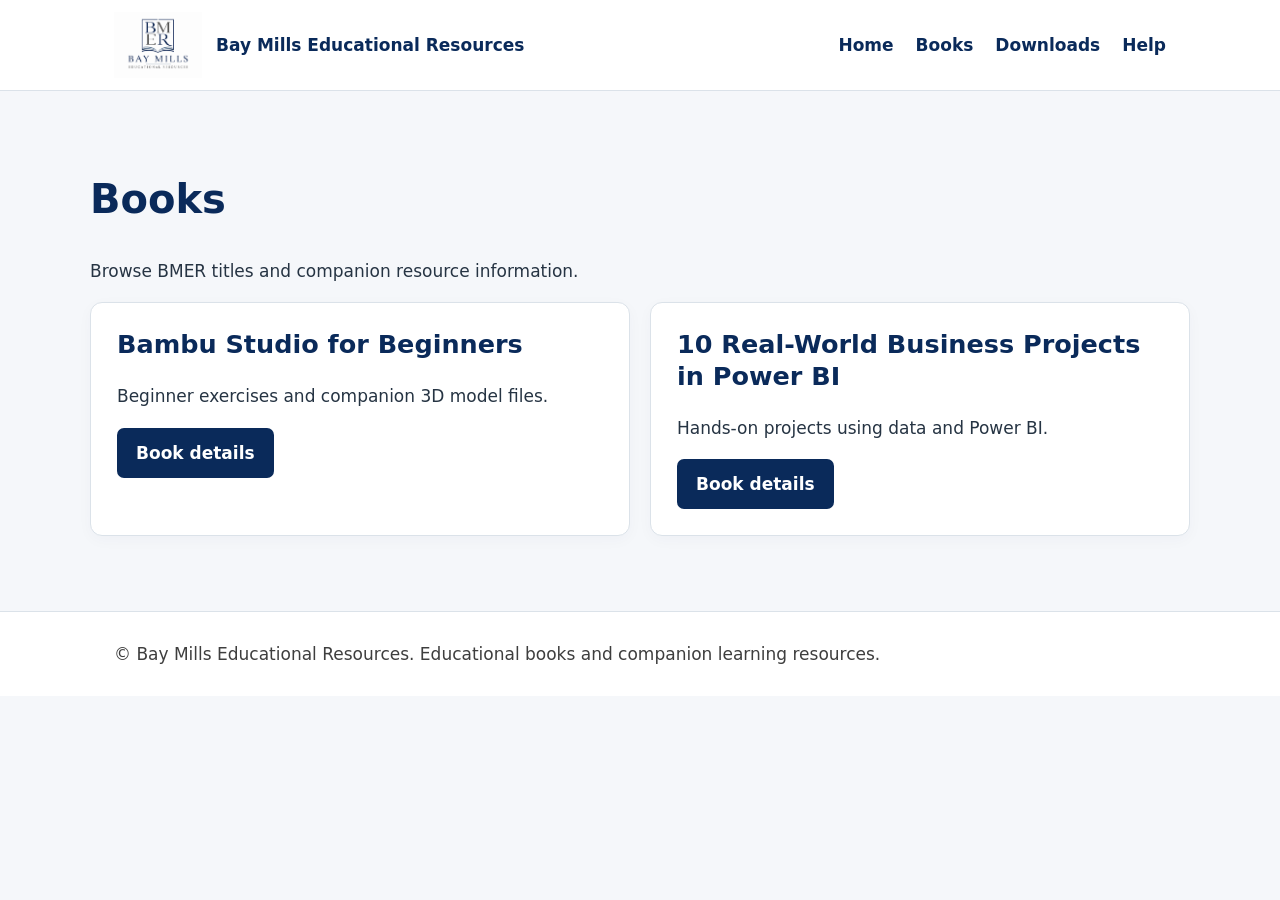
==== books/index.html @ b0f29390 "Publish initial BMER website" ====
<!doctype html><html lang="en"><head><meta charset="utf-8"><meta name="viewport" content="width=device-width,initial-scale=1"><meta name="description" content="BMER instructional book directory"><title>Books | Bay Mills Educational Resources</title><link rel="stylesheet" href="../assets/css/style.css"></head><body><header><div class="wrap top"><a class="brand" href="../index.html"><img src="../assets/images/BMER_Logo.png" alt="Bay Mills Educational Resources logo"><span>Bay Mills Educational Resources</span></a><nav aria-label="Main navigation"><a href="../index.html">Home</a><a href="../books/index.html">Books</a><a href="../downloads/index.html">Downloads</a><a href="../help/index.html">Help</a></nav></div></header><main><section class="wrap main"><h1>Books</h1><p>Browse BMER titles and companion resource information.</p><div class="grid"><article class="card"><h2>Bambu Studio for Beginners</h2><p>Beginner exercises and companion 3D model files.</p><a class="button" href="bambu-studio/index.html">Book details</a></article><article class="card"><h2>10 Real-World Business Projects in Power BI</h2><p>Hands-on projects using data and Power BI.</p><a class="button" href="power-bi/index.html">Book details</a></article></div></section></main><footer><div class="wrap"><p>© Bay Mills Educational Resources. Educational books and companion learning resources.</p></div></footer></body></html>
---- assets/css/style.css ----
*{box-sizing:border-box}body{margin:0;background:#f5f7fa;color:#263443;font:17px/1.65 system-ui,-apple-system,Segoe UI,sans-serif}a{color:#0A2A5A}a:focus-visible{outline:3px solid #8EA3B8;outline-offset:3px}.wrap{max-width:1100px;margin:auto;padding:0 24px}header{background:white;border-bottom:1px solid #dbe2e9}.top{display:flex;align-items:center;justify-content:space-between;gap:20px;padding-top:12px;padding-bottom:12px}.brand{display:flex;align-items:center;gap:14px;text-decoration:none;font-weight:750;color:#0A2A5A}.brand img{width:88px;height:66px;object-fit:contain}nav{display:flex;gap:22px;flex-wrap:wrap}nav a{text-decoration:none;font-weight:650}.hero{background:#0A2A5A;color:white;padding:68px 0}.hero h1{font-size:clamp(2rem,5vw,3.5rem);line-height:1.15;margin:0 0 16px}.hero p{max-width:720px;font-size:1.2rem}.hero a{color:white}.main{padding:50px 0 75px}h1,h2,h3{line-height:1.25;color:#0A2A5A}h1{font-size:2.5rem}.hero h1{color:white}.grid{display:grid;grid-template-columns:repeat(auto-fit,minmax(250px,1fr));gap:20px}.card{background:white;border:1px solid #dbe2e9;border-radius:12px;padding:26px;box-shadow:0 4px 15px #0a2a5a08}.card h2{margin-top:0}.button{display:inline-block;background:#0A2A5A;color:white;padding:11px 19px;border-radius:7px;text-decoration:none;font-weight:650}.notice{border-left:4px solid #8EA3B8;padding:16px 20px;background:#eaf0f5;border-radius:4px}footer{border-top:1px solid #dbe2e9;background:white;padding:28px 0;color:#3E3E3E}footer p{margin:0}.muted{color:#526273}@media(max-width:680px){.top{align-items:flex-start;flex-direction:column}nav{gap:16px}.hero{padding:45px 0}.brand img{width:70px;height:53px}}
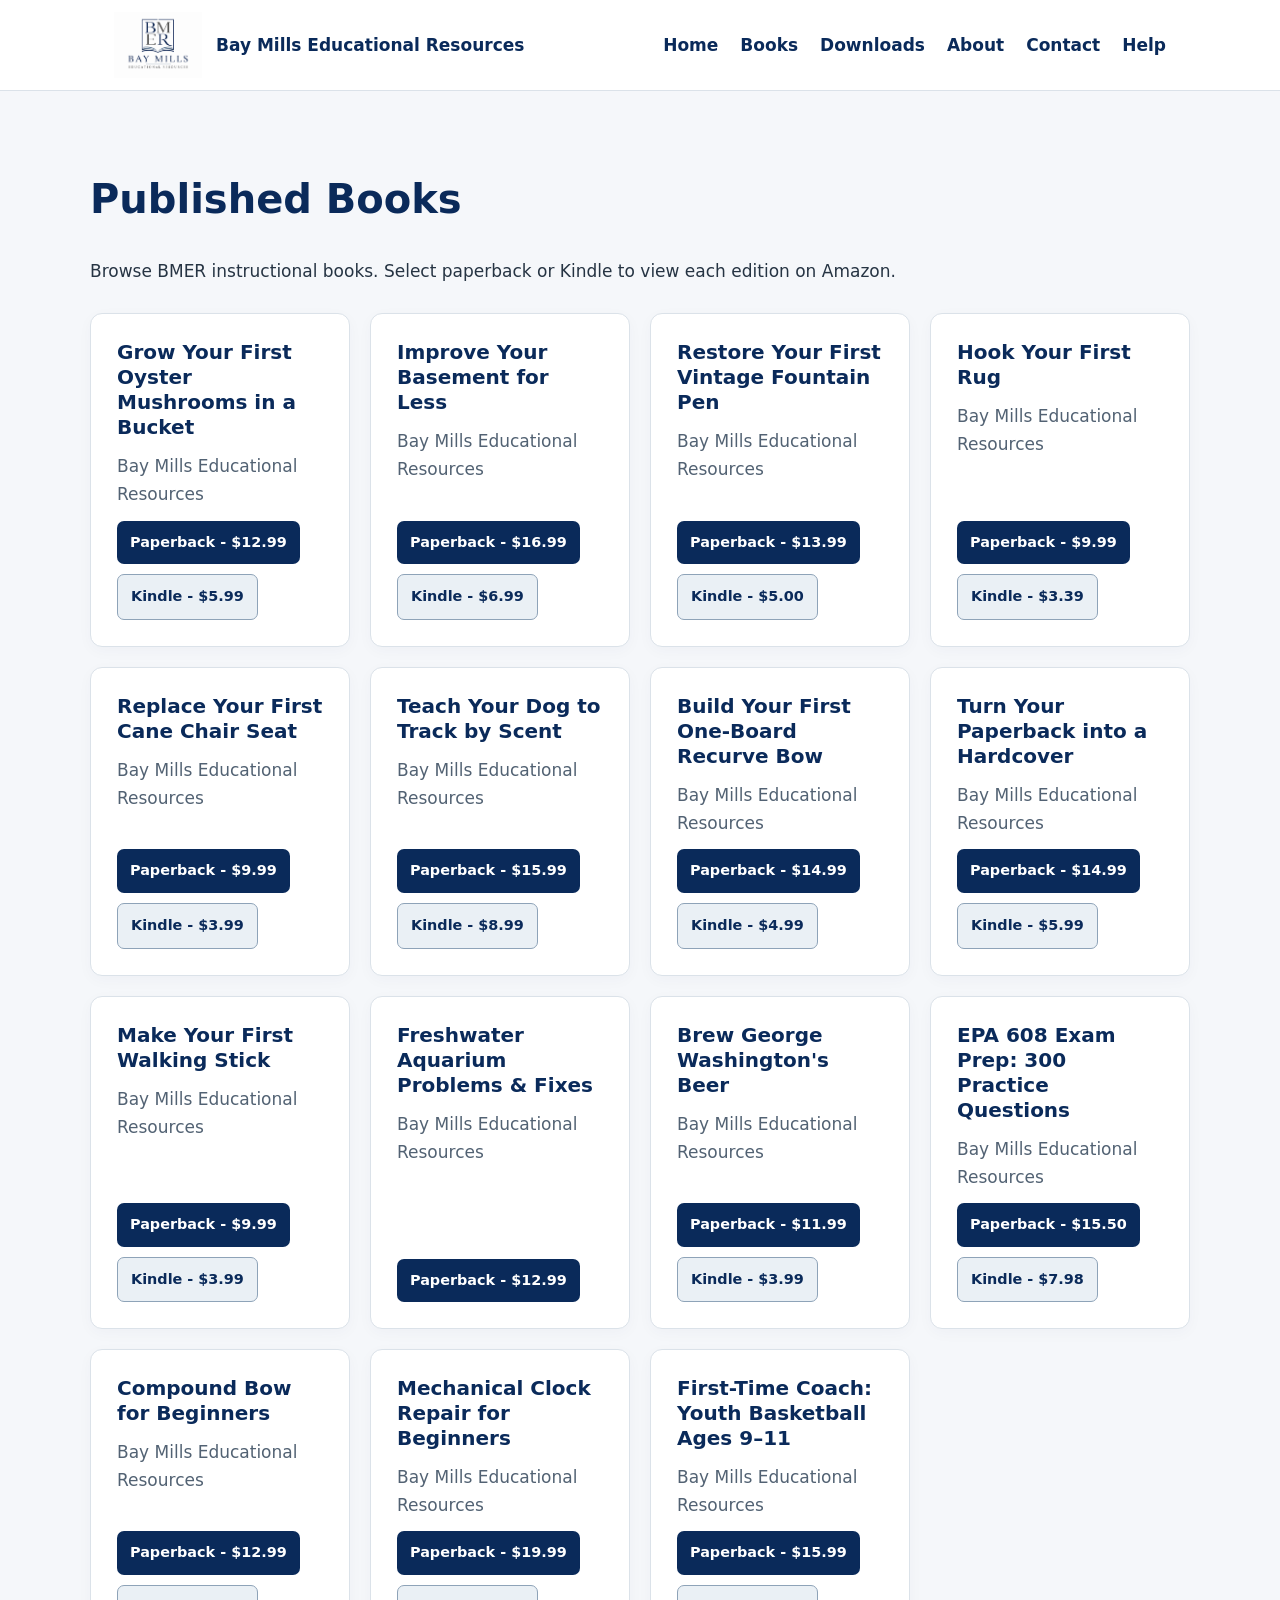
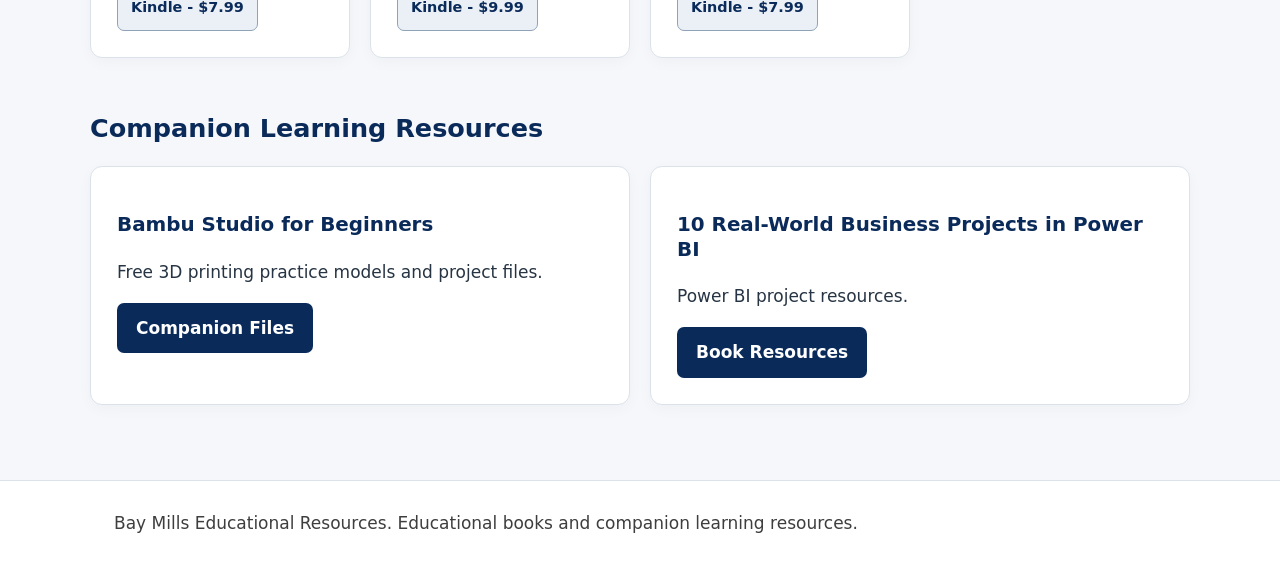
==== commit 453f021f: "Add BMER book catalog, About and Contact pages" ====
--- a/books/index.html
+++ b/books/index.html
@@ -1 +1,171 @@
-<!doctype html><html lang="en"><head><meta charset="utf-8"><meta name="viewport" content="width=device-width,initial-scale=1"><meta name="description" content="BMER instructional book directory"><title>Books | Bay Mills Educational Resources</title><link rel="stylesheet" href="../assets/css/style.css"></head><body><header><div class="wrap top"><a class="brand" href="../index.html"><img src="../assets/images/BMER_Logo.png" alt="Bay Mills Educational Resources logo"><span>Bay Mills Educational Resources</span></a><nav aria-label="Main navigation"><a href="../index.html">Home</a><a href="../books/index.html">Books</a><a href="../downloads/index.html">Downloads</a><a href="../help/index.html">Help</a></nav></div></header><main><section class="wrap main"><h1>Books</h1><p>Browse BMER titles and companion resource information.</p><div class="grid"><article class="card"><h2>Bambu Studio for Beginners</h2><p>Beginner exercises and companion 3D model files.</p><a class="button" href="bambu-studio/index.html">Book details</a></article><article class="card"><h2>10 Real-World Business Projects in Power BI</h2><p>Hands-on projects using data and Power BI.</p><a class="button" href="power-bi/index.html">Book details</a></article></div></section></main><footer><div class="wrap"><p>© Bay Mills Educational Resources. Educational books and companion learning resources.</p></div></footer></body></html>+<!doctype html>
+<html lang="en">
+<head>
+<meta charset="utf-8">
+<meta name="viewport" content="width=device-width,initial-scale=1">
+<meta name="description" content="Published books from Bay Mills Educational Resources.">
+<title>Books | Bay Mills Educational Resources</title>
+<link rel="stylesheet" href="../assets/css/style.css">
+</head>
+<body>
+<header>
+<div class="wrap top">
+<a class="brand" href="../index.html">
+<img src="../assets/images/BMER_Logo.png" alt="Bay Mills Educational Resources logo">
+<span>Bay Mills Educational Resources</span>
+</a>
+<nav aria-label="Main navigation">
+<a href="../index.html">Home</a>
+<a href="../books/index.html">Books</a>
+<a href="../downloads/index.html">Downloads</a>
+<a href="../about/index.html">About</a><a href="../contact/index.html">Contact</a><a href="../help/index.html">Help</a>
+</nav>
+</div>
+</header>
+<main>
+<section class="wrap main">
+<h1>Published Books</h1>
+<p>Browse BMER instructional books. Select paperback or Kindle to view each edition on Amazon.</p>
+<div class="grid catalog-grid">
+<article class="card catalog-card">
+<h2>Grow Your First Oyster Mushrooms in a Bucket</h2>
+<p class="muted">Bay Mills Educational Resources</p>
+<div class="catalog-actions">
+<a class="button" href="https://www.amazon.com/dp/B0HS16T1Q3" target="_blank" rel="noopener noreferrer">Paperback - $12.99</a>
+<a class="button secondary" href="https://www.amazon.com/dp/B0HRVG8NF9" target="_blank" rel="noopener noreferrer">Kindle - $5.99</a>
+</div>
+</article>
+<article class="card catalog-card">
+<h2>Improve Your Basement for Less</h2>
+<p class="muted">Bay Mills Educational Resources</p>
+<div class="catalog-actions">
+<a class="button" href="https://www.amazon.com/dp/B0HRW4QD3C" target="_blank" rel="noopener noreferrer">Paperback - $16.99</a>
+<a class="button secondary" href="https://www.amazon.com/dp/B0HRVPJ4Y9" target="_blank" rel="noopener noreferrer">Kindle - $6.99</a>
+</div>
+</article>
+<article class="card catalog-card">
+<h2>Restore Your First Vintage Fountain Pen</h2>
+<p class="muted">Bay Mills Educational Resources</p>
+<div class="catalog-actions">
+<a class="button" href="https://www.amazon.com/dp/B0HR66VDJH" target="_blank" rel="noopener noreferrer">Paperback - $13.99</a>
+<a class="button secondary" href="https://www.amazon.com/dp/B0HR66JDNL" target="_blank" rel="noopener noreferrer">Kindle - $5.00</a>
+</div>
+</article>
+<article class="card catalog-card">
+<h2>Hook Your First Rug</h2>
+<p class="muted">Bay Mills Educational Resources</p>
+<div class="catalog-actions">
+<a class="button" href="https://www.amazon.com/dp/B0HR37CQ8J" target="_blank" rel="noopener noreferrer">Paperback - $9.99</a>
+<a class="button secondary" href="https://www.amazon.com/dp/B0HQZR52WT" target="_blank" rel="noopener noreferrer">Kindle - $3.39</a>
+</div>
+</article>
+<article class="card catalog-card">
+<h2>Replace Your First Cane Chair Seat</h2>
+<p class="muted">Bay Mills Educational Resources</p>
+<div class="catalog-actions">
+<a class="button" href="https://www.amazon.com/dp/B0HQJWZXN9" target="_blank" rel="noopener noreferrer">Paperback - $9.99</a>
+<a class="button secondary" href="https://www.amazon.com/dp/B0HQ55WZJ2" target="_blank" rel="noopener noreferrer">Kindle - $3.99</a>
+</div>
+</article>
+<article class="card catalog-card">
+<h2>Teach Your Dog to Track by Scent</h2>
+<p class="muted">Bay Mills Educational Resources</p>
+<div class="catalog-actions">
+<a class="button" href="https://www.amazon.com/dp/B0HQ4X3BD2" target="_blank" rel="noopener noreferrer">Paperback - $15.99</a>
+<a class="button secondary" href="https://www.amazon.com/dp/B0HQ51K969" target="_blank" rel="noopener noreferrer">Kindle - $8.99</a>
+</div>
+</article>
+<article class="card catalog-card">
+<h2>Build Your First One-Board Recurve Bow</h2>
+<p class="muted">Bay Mills Educational Resources</p>
+<div class="catalog-actions">
+<a class="button" href="https://www.amazon.com/dp/B0HPCSZ12V" target="_blank" rel="noopener noreferrer">Paperback - $14.99</a>
+<a class="button secondary" href="https://www.amazon.com/dp/B0HPD6MD39" target="_blank" rel="noopener noreferrer">Kindle - $4.99</a>
+</div>
+</article>
+<article class="card catalog-card">
+<h2>Turn Your Paperback into a Hardcover</h2>
+<p class="muted">Bay Mills Educational Resources</p>
+<div class="catalog-actions">
+<a class="button" href="https://www.amazon.com/dp/B0HPBNDC3G" target="_blank" rel="noopener noreferrer">Paperback - $14.99</a>
+<a class="button secondary" href="https://www.amazon.com/dp/B0HPBR59C4" target="_blank" rel="noopener noreferrer">Kindle - $5.99</a>
+</div>
+</article>
+<article class="card catalog-card">
+<h2>Make Your First Walking Stick</h2>
+<p class="muted">Bay Mills Educational Resources</p>
+<div class="catalog-actions">
+<a class="button" href="https://www.amazon.com/dp/B0HNWCYK33" target="_blank" rel="noopener noreferrer">Paperback - $9.99</a>
+<a class="button secondary" href="https://www.amazon.com/dp/B0HNPML51B" target="_blank" rel="noopener noreferrer">Kindle - $3.99</a>
+</div>
+</article>
+<article class="card catalog-card">
+<h2>Freshwater Aquarium Problems &amp; Fixes</h2>
+<p class="muted">Bay Mills Educational Resources</p>
+<div class="catalog-actions">
+<a class="button" href="https://www.amazon.com/dp/B0HNFD7B4R" target="_blank" rel="noopener noreferrer">Paperback - $12.99</a>
+</div>
+</article>
+<article class="card catalog-card">
+<h2>Brew George Washington&#39;s Beer</h2>
+<p class="muted">Bay Mills Educational Resources</p>
+<div class="catalog-actions">
+<a class="button" href="https://www.amazon.com/dp/B0HMY2XHL2" target="_blank" rel="noopener noreferrer">Paperback - $11.99</a>
+<a class="button secondary" href="https://www.amazon.com/dp/B0HMYR8V37" target="_blank" rel="noopener noreferrer">Kindle - $3.99</a>
+</div>
+</article>
+<article class="card catalog-card">
+<h2>EPA 608 Exam Prep: 300 Practice Questions</h2>
+<p class="muted">Bay Mills Educational Resources</p>
+<div class="catalog-actions">
+<a class="button" href="https://www.amazon.com/dp/B0HMFMVN9L" target="_blank" rel="noopener noreferrer">Paperback - $15.50</a>
+<a class="button secondary" href="https://www.amazon.com/dp/B0HMBXW0P1" target="_blank" rel="noopener noreferrer">Kindle - $7.98</a>
+</div>
+</article>
+<article class="card catalog-card">
+<h2>Compound Bow for Beginners</h2>
+<p class="muted">Bay Mills Educational Resources</p>
+<div class="catalog-actions">
+<a class="button" href="https://www.amazon.com/dp/B0HLG3GXWY" target="_blank" rel="noopener noreferrer">Paperback - $12.99</a>
+<a class="button secondary" href="https://www.amazon.com/dp/B0HLJ581M7" target="_blank" rel="noopener noreferrer">Kindle - $7.99</a>
+</div>
+</article>
+<article class="card catalog-card">
+<h2>Mechanical Clock Repair for Beginners</h2>
+<p class="muted">Bay Mills Educational Resources</p>
+<div class="catalog-actions">
+<a class="button" href="https://www.amazon.com/dp/B0HHTNLDRP" target="_blank" rel="noopener noreferrer">Paperback - $19.99</a>
+<a class="button secondary" href="https://www.amazon.com/dp/B0HHVHTSKS" target="_blank" rel="noopener noreferrer">Kindle - $9.99</a>
+</div>
+</article>
+<article class="card catalog-card">
+<h2>First-Time Coach: Youth Basketball Ages 9–11</h2>
+<p class="muted">Bay Mills Educational Resources</p>
+<div class="catalog-actions">
+<a class="button" href="https://www.amazon.com/dp/B0HKLTY8LL" target="_blank" rel="noopener noreferrer">Paperback - $15.99</a>
+<a class="button secondary" href="https://www.amazon.com/dp/B0HKTRV28X" target="_blank" rel="noopener noreferrer">Kindle - $7.99</a>
+</div>
+</article>
+</div>
+<h2>Companion Learning Resources</h2>
+<div class="grid">
+<article class="card">
+<h3>Bambu Studio for Beginners</h3>
+<p>Free 3D printing practice models and project files.</p>
+<a class="button" href="bambu-studio/index.html">Companion Files</a>
+</article>
+<article class="card">
+<h3>10 Real-World Business Projects in Power BI</h3>
+<p>Power BI project resources.</p>
+<a class="button" href="power-bi/index.html">Book Resources</a>
+</article>
+</div>
+</section>
+</main>
+<footer>
+<div class="wrap">
+<p>Bay Mills Educational Resources. Educational books and companion learning resources.</p>
+</div>
+</footer>
+</body>
+</html>
--- a/assets/css/style.css
+++ b/assets/css/style.css
@@ -1 +1,52 @@
-*{box-sizing:border-box}body{margin:0;background:#f5f7fa;color:#263443;font:17px/1.65 system-ui,-apple-system,Segoe UI,sans-serif}a{color:#0A2A5A}a:focus-visible{outline:3px solid #8EA3B8;outline-offset:3px}.wrap{max-width:1100px;margin:auto;padding:0 24px}header{background:white;border-bottom:1px solid #dbe2e9}.top{display:flex;align-items:center;justify-content:space-between;gap:20px;padding-top:12px;padding-bottom:12px}.brand{display:flex;align-items:center;gap:14px;text-decoration:none;font-weight:750;color:#0A2A5A}.brand img{width:88px;height:66px;object-fit:contain}nav{display:flex;gap:22px;flex-wrap:wrap}nav a{text-decoration:none;font-weight:650}.hero{background:#0A2A5A;color:white;padding:68px 0}.hero h1{font-size:clamp(2rem,5vw,3.5rem);line-height:1.15;margin:0 0 16px}.hero p{max-width:720px;font-size:1.2rem}.hero a{color:white}.main{padding:50px 0 75px}h1,h2,h3{line-height:1.25;color:#0A2A5A}h1{font-size:2.5rem}.hero h1{color:white}.grid{display:grid;grid-template-columns:repeat(auto-fit,minmax(250px,1fr));gap:20px}.card{background:white;border:1px solid #dbe2e9;border-radius:12px;padding:26px;box-shadow:0 4px 15px #0a2a5a08}.card h2{margin-top:0}.button{display:inline-block;background:#0A2A5A;color:white;padding:11px 19px;border-radius:7px;text-decoration:none;font-weight:650}.notice{border-left:4px solid #8EA3B8;padding:16px 20px;background:#eaf0f5;border-radius:4px}footer{border-top:1px solid #dbe2e9;background:white;padding:28px 0;color:#3E3E3E}footer p{margin:0}.muted{color:#526273}@media(max-width:680px){.top{align-items:flex-start;flex-direction:column}nav{gap:16px}.hero{padding:45px 0}.brand img{width:70px;height:53px}}+*{box-sizing:border-box}body{margin:0;background:#f5f7fa;color:#263443;font:17px/1.65 system-ui,-apple-system,Segoe UI,sans-serif}a{color:#0A2A5A}a:focus-visible{outline:3px solid #8EA3B8;outline-offset:3px}.wrap{max-width:1100px;margin:auto;padding:0 24px}header{background:white;border-bottom:1px solid #dbe2e9}.top{display:flex;align-items:center;justify-content:space-between;gap:20px;padding-top:12px;padding-bottom:12px}.brand{display:flex;align-items:center;gap:14px;text-decoration:none;font-weight:750;color:#0A2A5A}.brand img{width:88px;height:66px;object-fit:contain}nav{display:flex;gap:22px;flex-wrap:wrap}nav a{text-decoration:none;font-weight:650}.hero{background:#0A2A5A;color:white;padding:68px 0}.hero h1{font-size:clamp(2rem,5vw,3.5rem);line-height:1.15;margin:0 0 16px}.hero p{max-width:720px;font-size:1.2rem}.hero a{color:white}.main{padding:50px 0 75px}h1,h2,h3{line-height:1.25;color:#0A2A5A}h1{font-size:2.5rem}.hero h1{color:white}.grid{display:grid;grid-template-columns:repeat(auto-fit,minmax(250px,1fr));gap:20px}.card{background:white;border:1px solid #dbe2e9;border-radius:12px;padding:26px;box-shadow:0 4px 15px #0a2a5a08}.card h2{margin-top:0}.button{display:inline-block;background:#0A2A5A;color:white;padding:11px 19px;border-radius:7px;text-decoration:none;font-weight:650}.notice{border-left:4px solid #8EA3B8;padding:16px 20px;background:#eaf0f5;border-radius:4px}footer{border-top:1px solid #dbe2e9;background:white;padding:28px 0;color:#3E3E3E}footer p{margin:0}.muted{color:#526273}@media(max-width:680px){.top{align-items:flex-start;flex-direction:column}nav{gap:16px}.hero{padding:45px 0}.brand img{width:70px;height:53px}}
+.catalog-card{display:flex;flex-direction:column;gap:12px}
+.catalog-card h2{font-size:1.25rem;margin:0}
+.catalog-card .muted{margin:0}
+.catalog-actions{display:flex;flex-wrap:wrap;gap:10px;margin-top:auto}
+.catalog-actions .button{font-size:.9rem;padding:10px 13px}
+.button.secondary{background:#eaf0f5;color:#0A2A5A;border:1px solid #8EA3B8}
+.catalog-grid{margin:28px 0 55px}
+.content-page{max-width:800px}
+.content-page .lead{font-size:1.2rem;color:#3E3E3E}
+.content-page h2{margin-top:35px}
+.content-page .button{margin:5px 8px 5px 0}
+
+.contact-form{
+display:flex;
+flex-direction:column;
+gap:10px;
+max-width:650px;
+background:white;
+border:1px solid #dbe2e9;
+border-radius:12px;
+padding:28px;
+margin:25px 0;
+}
+.contact-form label{
+font-weight:650;
+color:#0A2A5A;
+margin-top:8px;
+}
+.contact-form input,
+.contact-form select,
+.contact-form textarea{
+width:100%;
+font:inherit;
+color:#263443;
+padding:12px;
+border:1px solid #aab7c4;
+border-radius:6px;
+background:white;
+}
+.contact-form input:focus-visible,
+.contact-form select:focus-visible,
+.contact-form textarea:focus-visible{
+outline:3px solid #8EA3B8;
+outline-offset:2px;
+}
+.contact-form textarea{resize:vertical}
+.contact-form button{border:0;cursor:pointer;align-self:flex-start}
+.contact-form .muted{font-size:.9rem}
+@media(max-width:680px){
+.contact-form{padding:18px}
+}
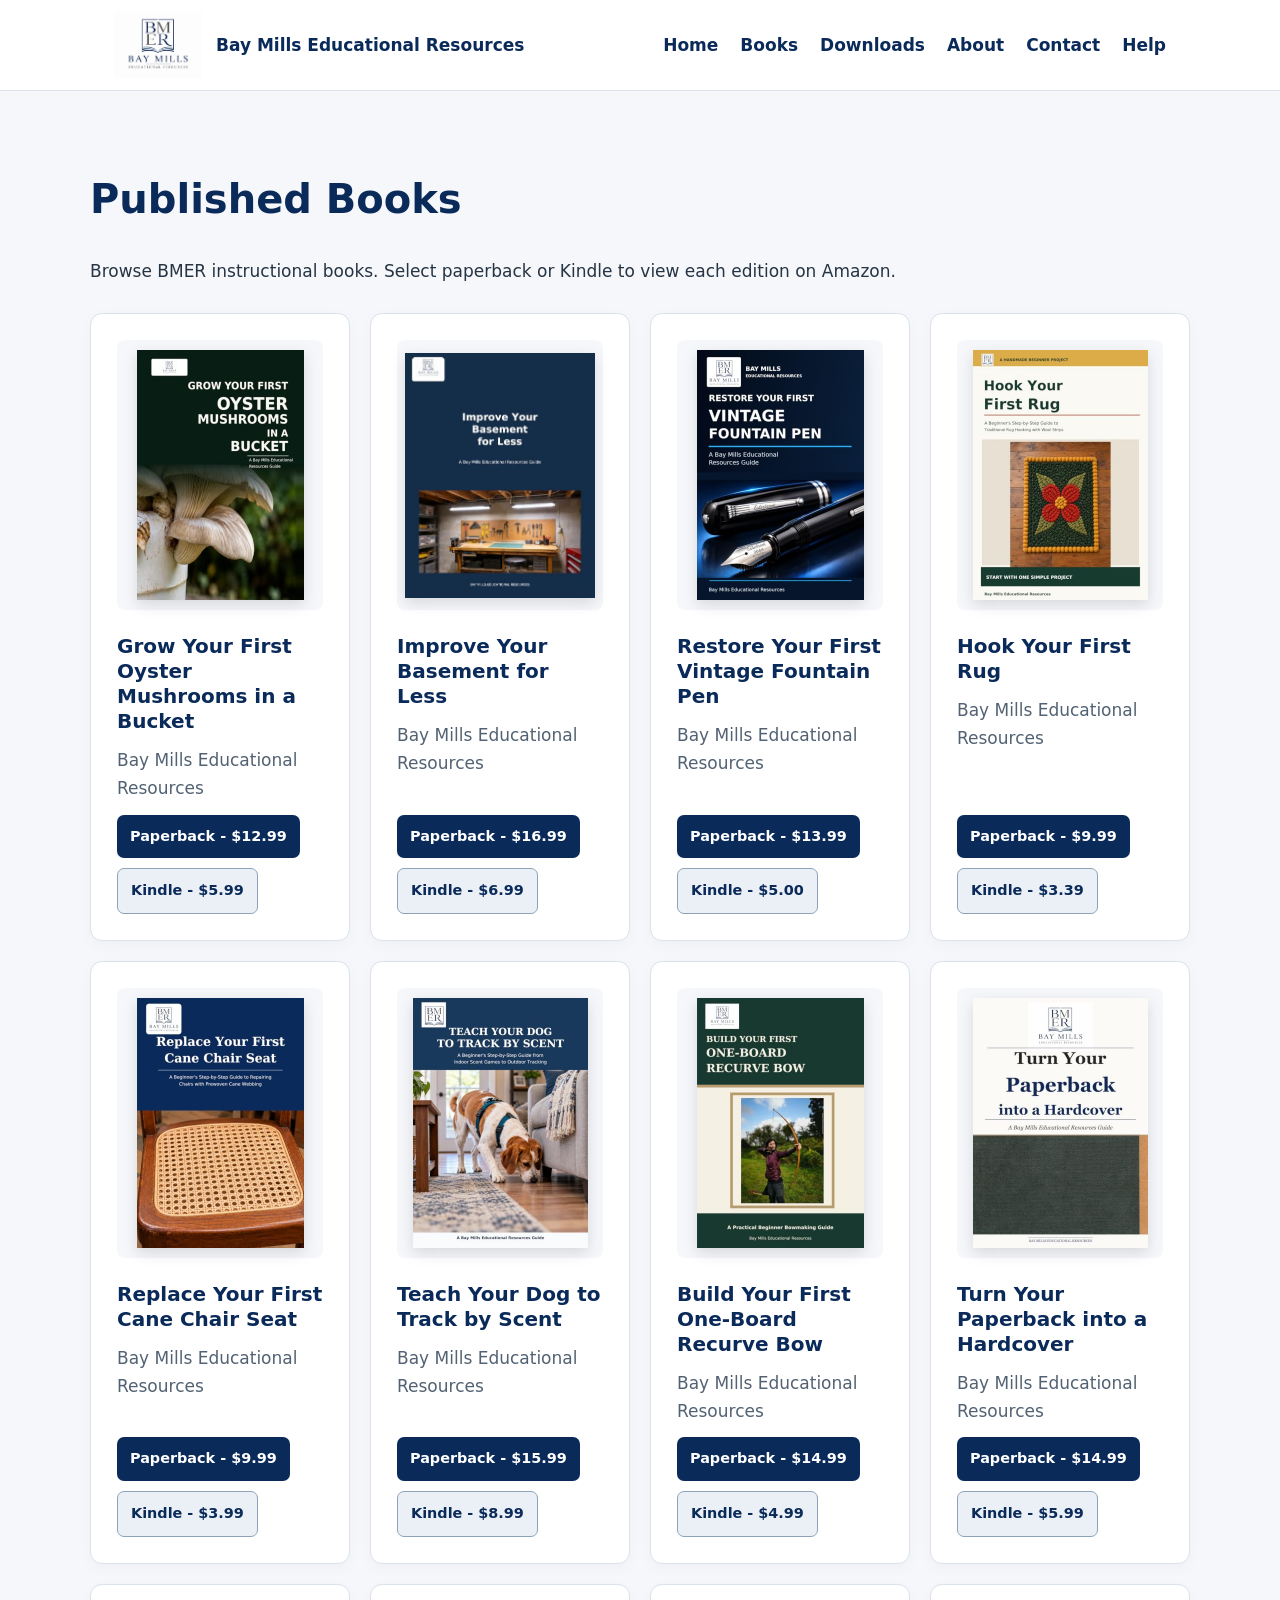
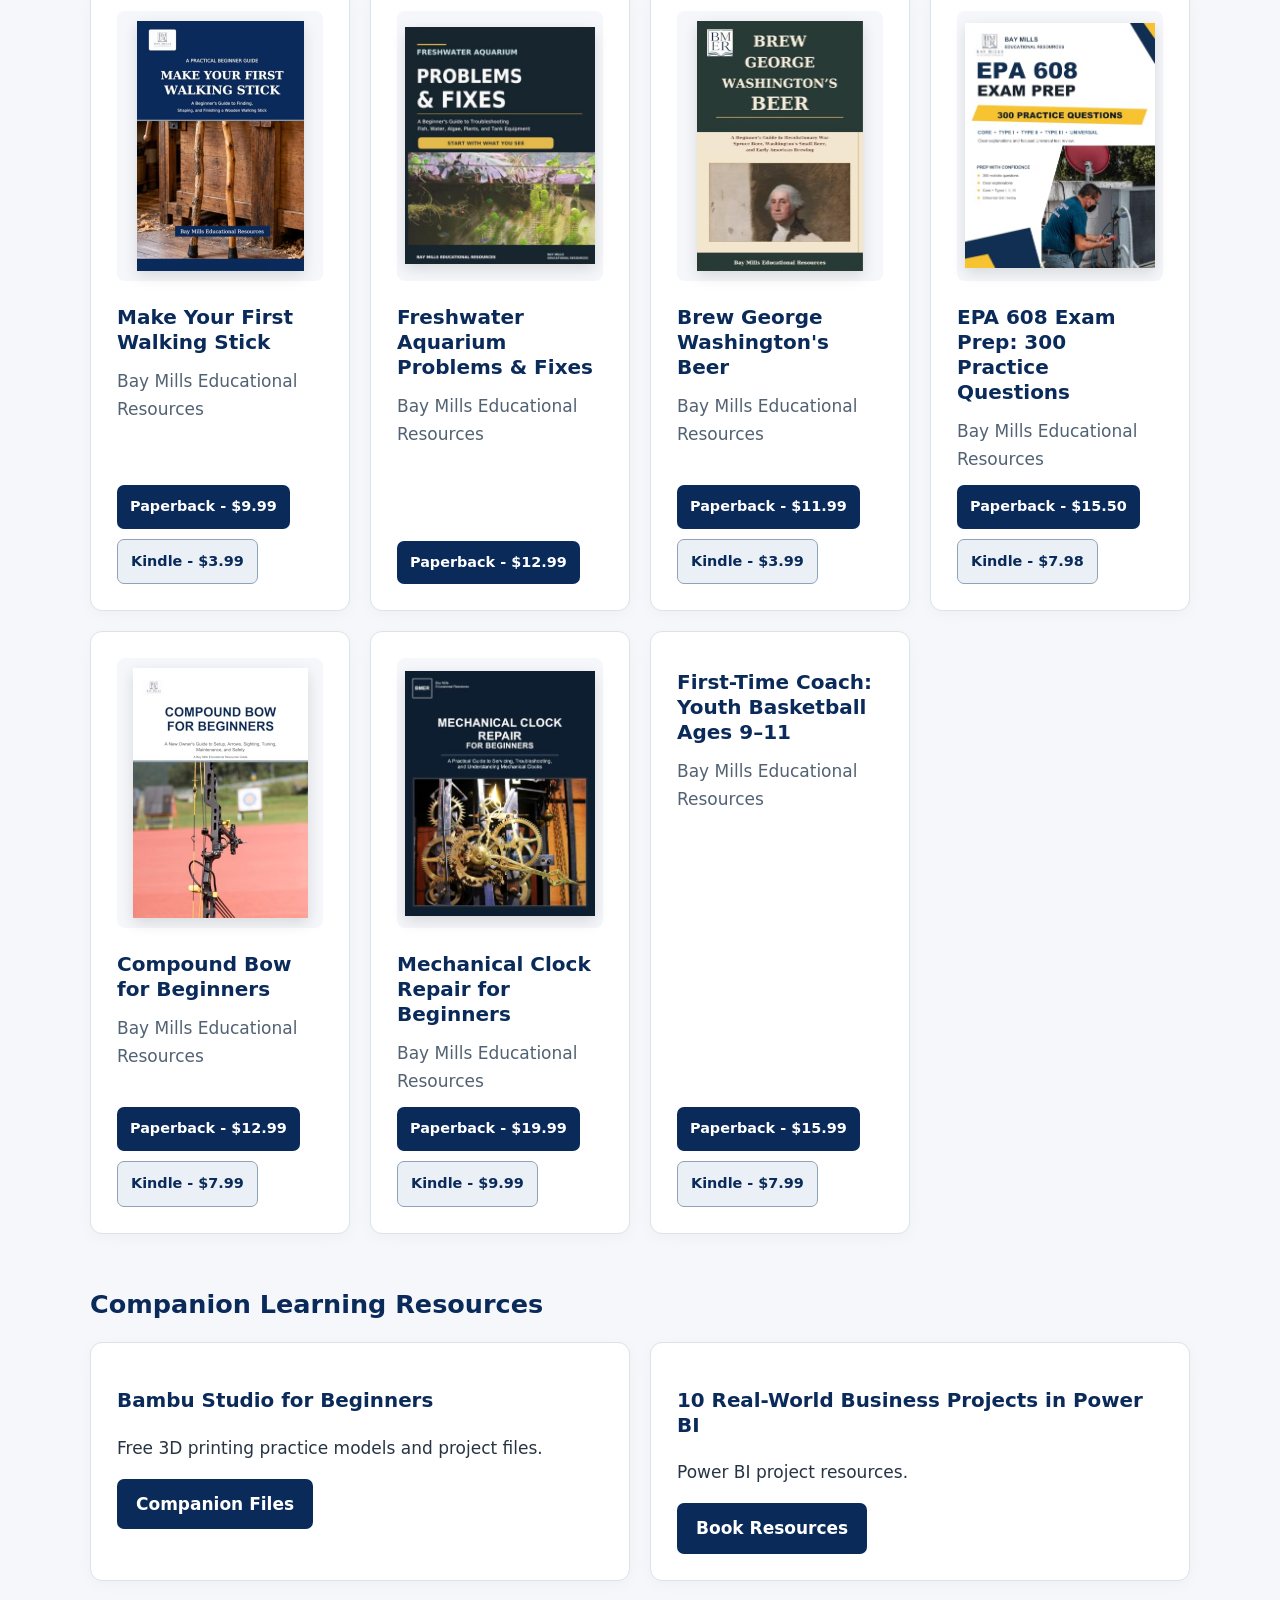
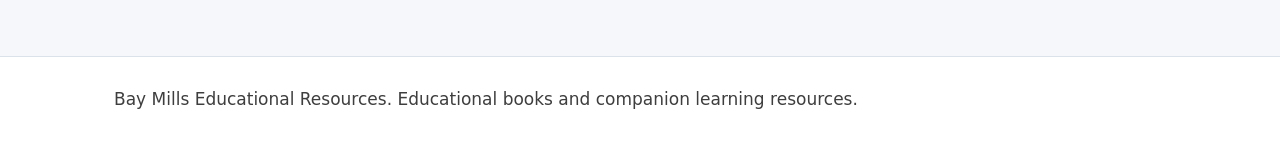
==== commit 7f35341b: "Add 14 verified book covers to BMER catalog" ====
--- a/books/index.html
+++ b/books/index.html
@@ -28,6 +28,12 @@
 <p>Browse BMER instructional books. Select paperback or Kindle to view each edition on Amazon.</p>
 <div class="grid catalog-grid">
 <article class="card catalog-card">
+<div class="book-cover-wrap">
+<img class="book-cover"
+     src="../assets/images/book-covers/01_B0HS16T1Q3.jpg"
+     alt="Cover of Grow Your First Oyster Mushrooms in a Bucket"
+     loading="lazy">
+</div>
 <h2>Grow Your First Oyster Mushrooms in a Bucket</h2>
 <p class="muted">Bay Mills Educational Resources</p>
 <div class="catalog-actions">
@@ -36,6 +42,12 @@
 </div>
 </article>
 <article class="card catalog-card">
+<div class="book-cover-wrap">
+<img class="book-cover"
+     src="../assets/images/book-covers/02_B0HRW4QD3C.jpg"
+     alt="Cover of Improve Your Basement for Less"
+     loading="lazy">
+</div>
 <h2>Improve Your Basement for Less</h2>
 <p class="muted">Bay Mills Educational Resources</p>
 <div class="catalog-actions">
@@ -44,6 +56,12 @@
 </div>
 </article>
 <article class="card catalog-card">
+<div class="book-cover-wrap">
+<img class="book-cover"
+     src="../assets/images/book-covers/03_B0HR66VDJH.jpg"
+     alt="Cover of Restore Your First Vintage Fountain Pen"
+     loading="lazy">
+</div>
 <h2>Restore Your First Vintage Fountain Pen</h2>
 <p class="muted">Bay Mills Educational Resources</p>
 <div class="catalog-actions">
@@ -52,6 +70,12 @@
 </div>
 </article>
 <article class="card catalog-card">
+<div class="book-cover-wrap">
+<img class="book-cover"
+     src="../assets/images/book-covers/04_B0HR37CQ8J.jpg"
+     alt="Cover of Hook Your First Rug"
+     loading="lazy">
+</div>
 <h2>Hook Your First Rug</h2>
 <p class="muted">Bay Mills Educational Resources</p>
 <div class="catalog-actions">
@@ -60,6 +84,12 @@
 </div>
 </article>
 <article class="card catalog-card">
+<div class="book-cover-wrap">
+<img class="book-cover"
+     src="../assets/images/book-covers/05_B0HQJWZXN9.jpg"
+     alt="Cover of Replace Your First Cane Chair Seat"
+     loading="lazy">
+</div>
 <h2>Replace Your First Cane Chair Seat</h2>
 <p class="muted">Bay Mills Educational Resources</p>
 <div class="catalog-actions">
@@ -68,6 +98,12 @@
 </div>
 </article>
 <article class="card catalog-card">
+<div class="book-cover-wrap">
+<img class="book-cover"
+     src="../assets/images/book-covers/06_B0HQ4X3BD2.jpg"
+     alt="Cover of Teach Your Dog to Track by Scent"
+     loading="lazy">
+</div>
 <h2>Teach Your Dog to Track by Scent</h2>
 <p class="muted">Bay Mills Educational Resources</p>
 <div class="catalog-actions">
@@ -76,6 +112,12 @@
 </div>
 </article>
 <article class="card catalog-card">
+<div class="book-cover-wrap">
+<img class="book-cover"
+     src="../assets/images/book-covers/07_B0HPCSZ12V.jpg"
+     alt="Cover of Build Your First One-Board Recurve Bow"
+     loading="lazy">
+</div>
 <h2>Build Your First One-Board Recurve Bow</h2>
 <p class="muted">Bay Mills Educational Resources</p>
 <div class="catalog-actions">
@@ -84,6 +126,12 @@
 </div>
 </article>
 <article class="card catalog-card">
+<div class="book-cover-wrap">
+<img class="book-cover"
+     src="../assets/images/book-covers/08_B0HPBNDC3G.jpg"
+     alt="Cover of Turn Your Paperback into a Hardcover"
+     loading="lazy">
+</div>
 <h2>Turn Your Paperback into a Hardcover</h2>
 <p class="muted">Bay Mills Educational Resources</p>
 <div class="catalog-actions">
@@ -92,6 +140,12 @@
 </div>
 </article>
 <article class="card catalog-card">
+<div class="book-cover-wrap">
+<img class="book-cover"
+     src="../assets/images/book-covers/09_B0HNWCYK33.jpg"
+     alt="Cover of Make Your First Walking Stick"
+     loading="lazy">
+</div>
 <h2>Make Your First Walking Stick</h2>
 <p class="muted">Bay Mills Educational Resources</p>
 <div class="catalog-actions">
@@ -100,6 +154,12 @@
 </div>
 </article>
 <article class="card catalog-card">
+<div class="book-cover-wrap">
+<img class="book-cover"
+     src="../assets/images/book-covers/10_B0HNFD7B4R.jpg"
+     alt="Cover of Freshwater Aquarium Problems &amp; Fixes"
+     loading="lazy">
+</div>
 <h2>Freshwater Aquarium Problems &amp; Fixes</h2>
 <p class="muted">Bay Mills Educational Resources</p>
 <div class="catalog-actions">
@@ -107,6 +167,12 @@
 </div>
 </article>
 <article class="card catalog-card">
+<div class="book-cover-wrap">
+<img class="book-cover"
+     src="../assets/images/book-covers/11_B0HMY2XHL2.jpg"
+     alt="Cover of Brew George Washington&#39;s Beer"
+     loading="lazy">
+</div>
 <h2>Brew George Washington&#39;s Beer</h2>
 <p class="muted">Bay Mills Educational Resources</p>
 <div class="catalog-actions">
@@ -115,6 +181,12 @@
 </div>
 </article>
 <article class="card catalog-card">
+<div class="book-cover-wrap">
+<img class="book-cover"
+     src="../assets/images/book-covers/12_B0HMFMVN9L.jpg"
+     alt="Cover of EPA 608 Exam Prep: 300 Practice Questions"
+     loading="lazy">
+</div>
 <h2>EPA 608 Exam Prep: 300 Practice Questions</h2>
 <p class="muted">Bay Mills Educational Resources</p>
 <div class="catalog-actions">
@@ -123,6 +195,12 @@
 </div>
 </article>
 <article class="card catalog-card">
+<div class="book-cover-wrap">
+<img class="book-cover"
+     src="../assets/images/book-covers/13_B0HLG3GXWY.jpg"
+     alt="Cover of Compound Bow for Beginners"
+     loading="lazy">
+</div>
 <h2>Compound Bow for Beginners</h2>
 <p class="muted">Bay Mills Educational Resources</p>
 <div class="catalog-actions">
@@ -131,6 +209,12 @@
 </div>
 </article>
 <article class="card catalog-card">
+<div class="book-cover-wrap">
+<img class="book-cover"
+     src="../assets/images/book-covers/14_B0HHTNLDRP.jpg"
+     alt="Cover of Mechanical Clock Repair for Beginners"
+     loading="lazy">
+</div>
 <h2>Mechanical Clock Repair for Beginners</h2>
 <p class="muted">Bay Mills Educational Resources</p>
 <div class="catalog-actions">
--- a/assets/css/style.css
+++ b/assets/css/style.css
@@ -49,4 +49,29 @@
 .contact-form .muted{font-size:.9rem}
 @media(max-width:680px){
 .contact-form{padding:18px}
+}
+.book-cover-wrap{
+display:flex;
+align-items:center;
+justify-content:center;
+height:270px;
+padding:8px;
+background:#f5f7fa;
+border-radius:8px;
+}
+.book-cover{
+display:block;
+max-width:100%;
+max-height:250px;
+width:auto;
+height:auto;
+object-fit:contain;
+box-shadow:0 5px 14px #00000020;
+}
+.catalog-card{
+display:flex;
+flex-direction:column;
+}
+.catalog-card h2{
+margin-top:12px;
 }
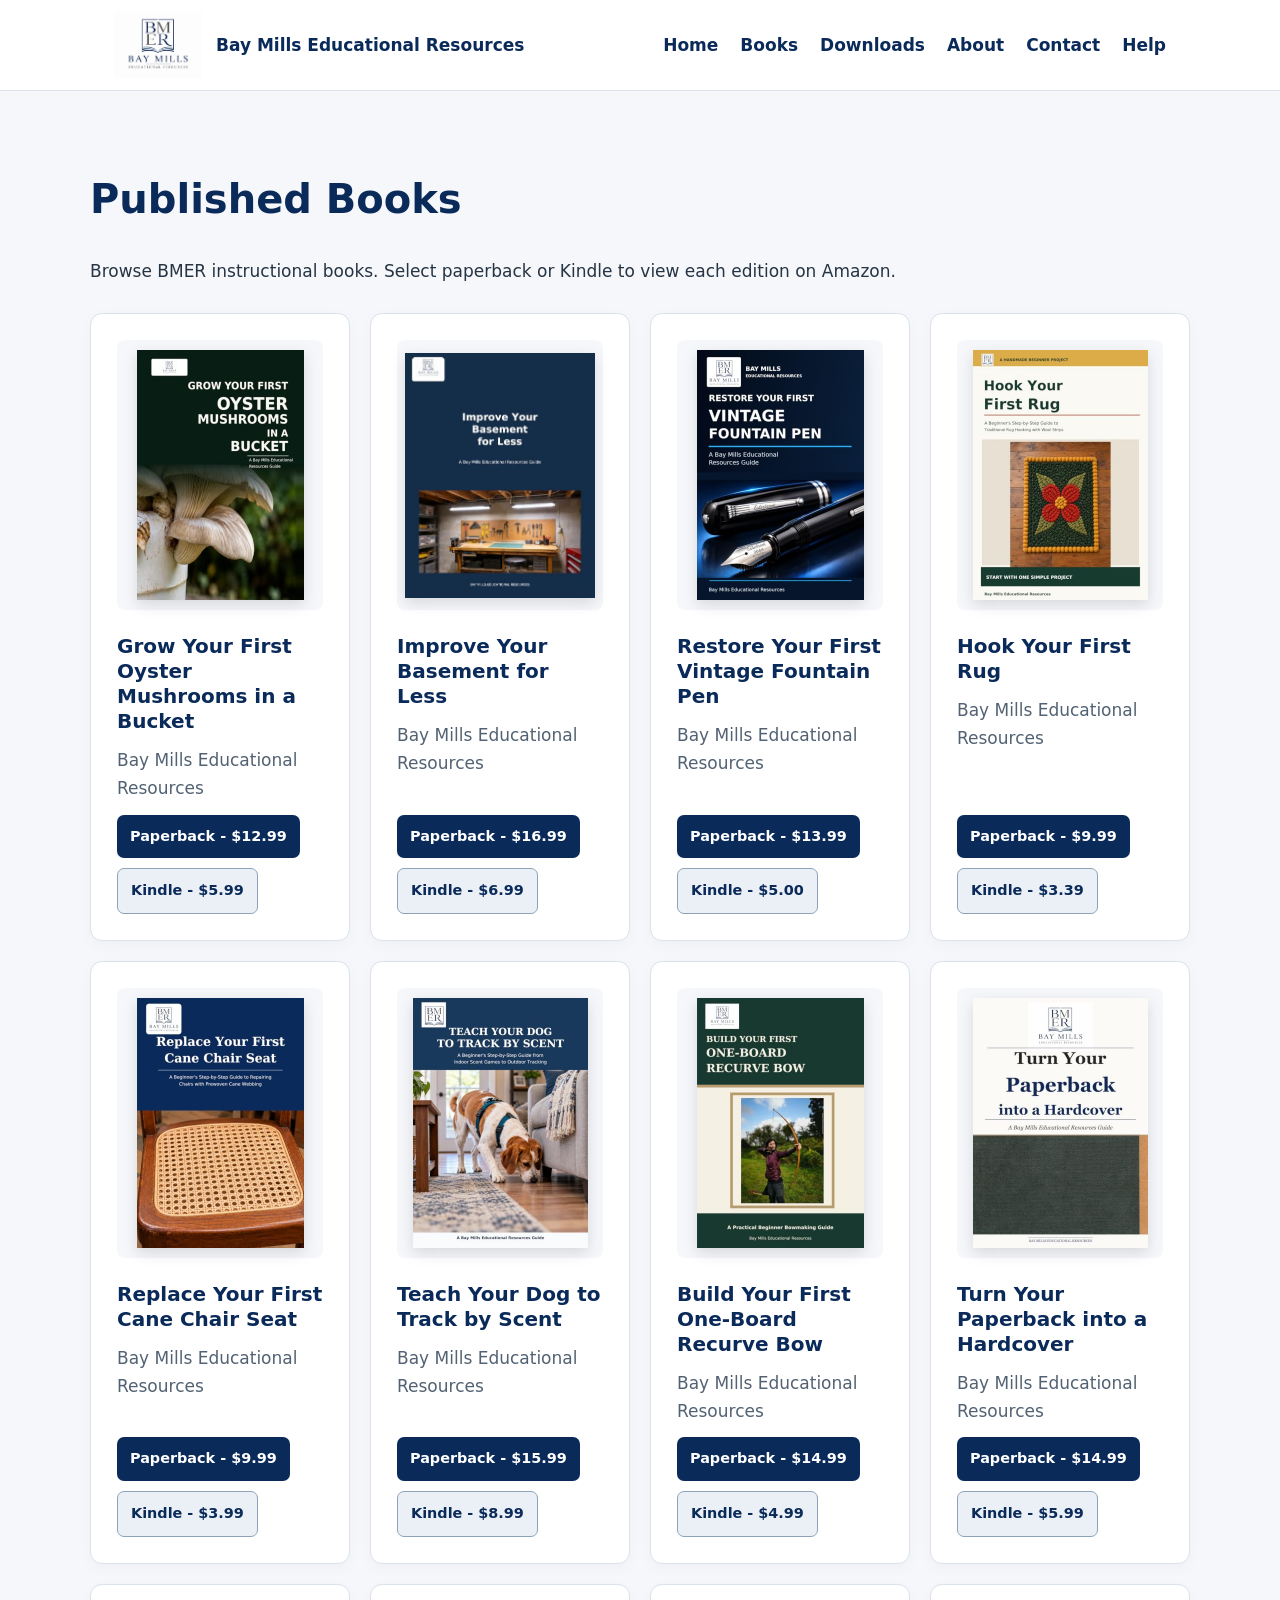
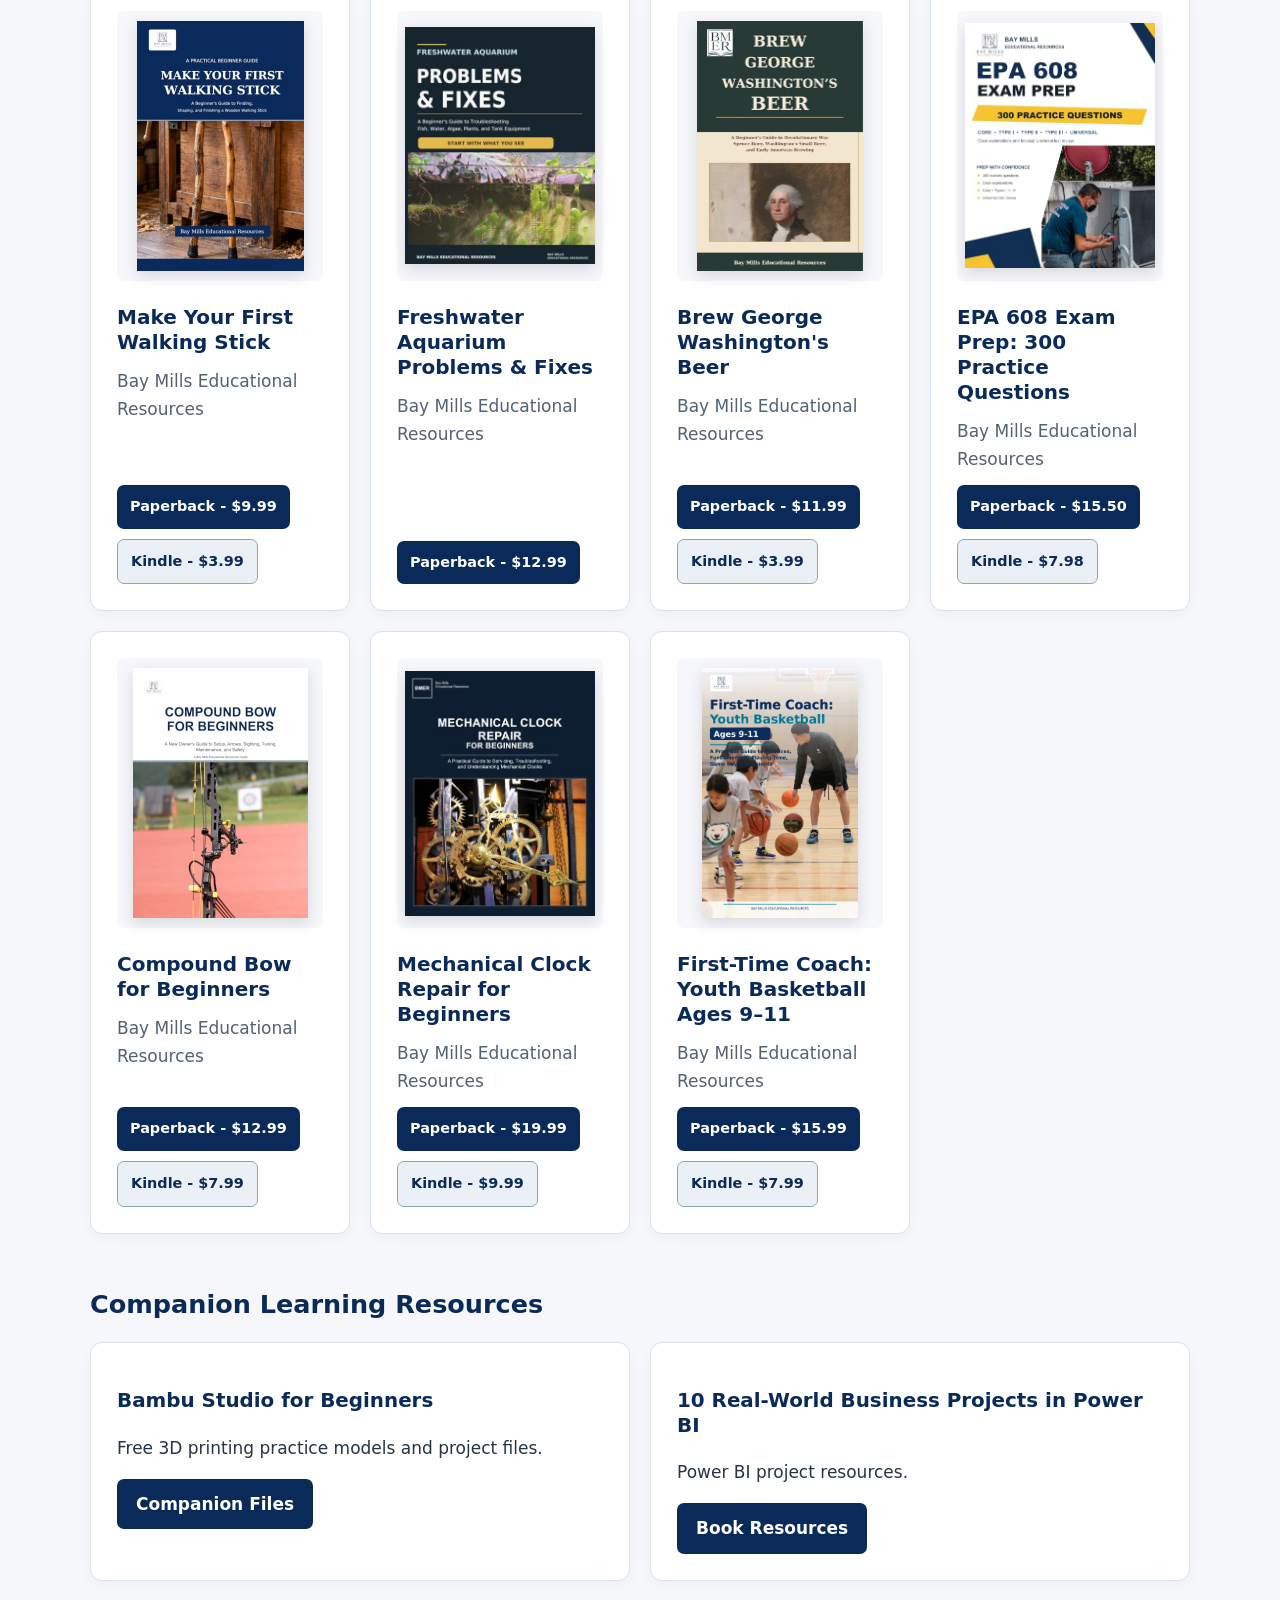
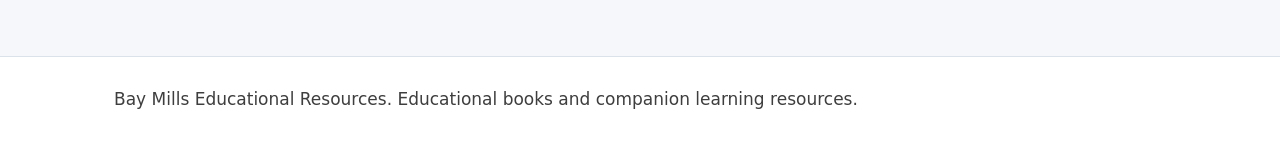
==== commit 8025fb41: "Complete BMER catalog with basketball coaching cover" ====
--- a/books/index.html
+++ b/books/index.html
@@ -223,6 +223,12 @@
 </div>
 </article>
 <article class="card catalog-card">
+<div class="book-cover-wrap">
+<img class="book-cover"
+     src="../assets/images/book-covers/15_B0HKLTY8LL.jpg"
+     alt="Cover of First-Time Coach: Youth Basketball Ages 9–11"
+     loading="lazy">
+</div>
 <h2>First-Time Coach: Youth Basketball Ages 9–11</h2>
 <p class="muted">Bay Mills Educational Resources</p>
 <div class="catalog-actions">
